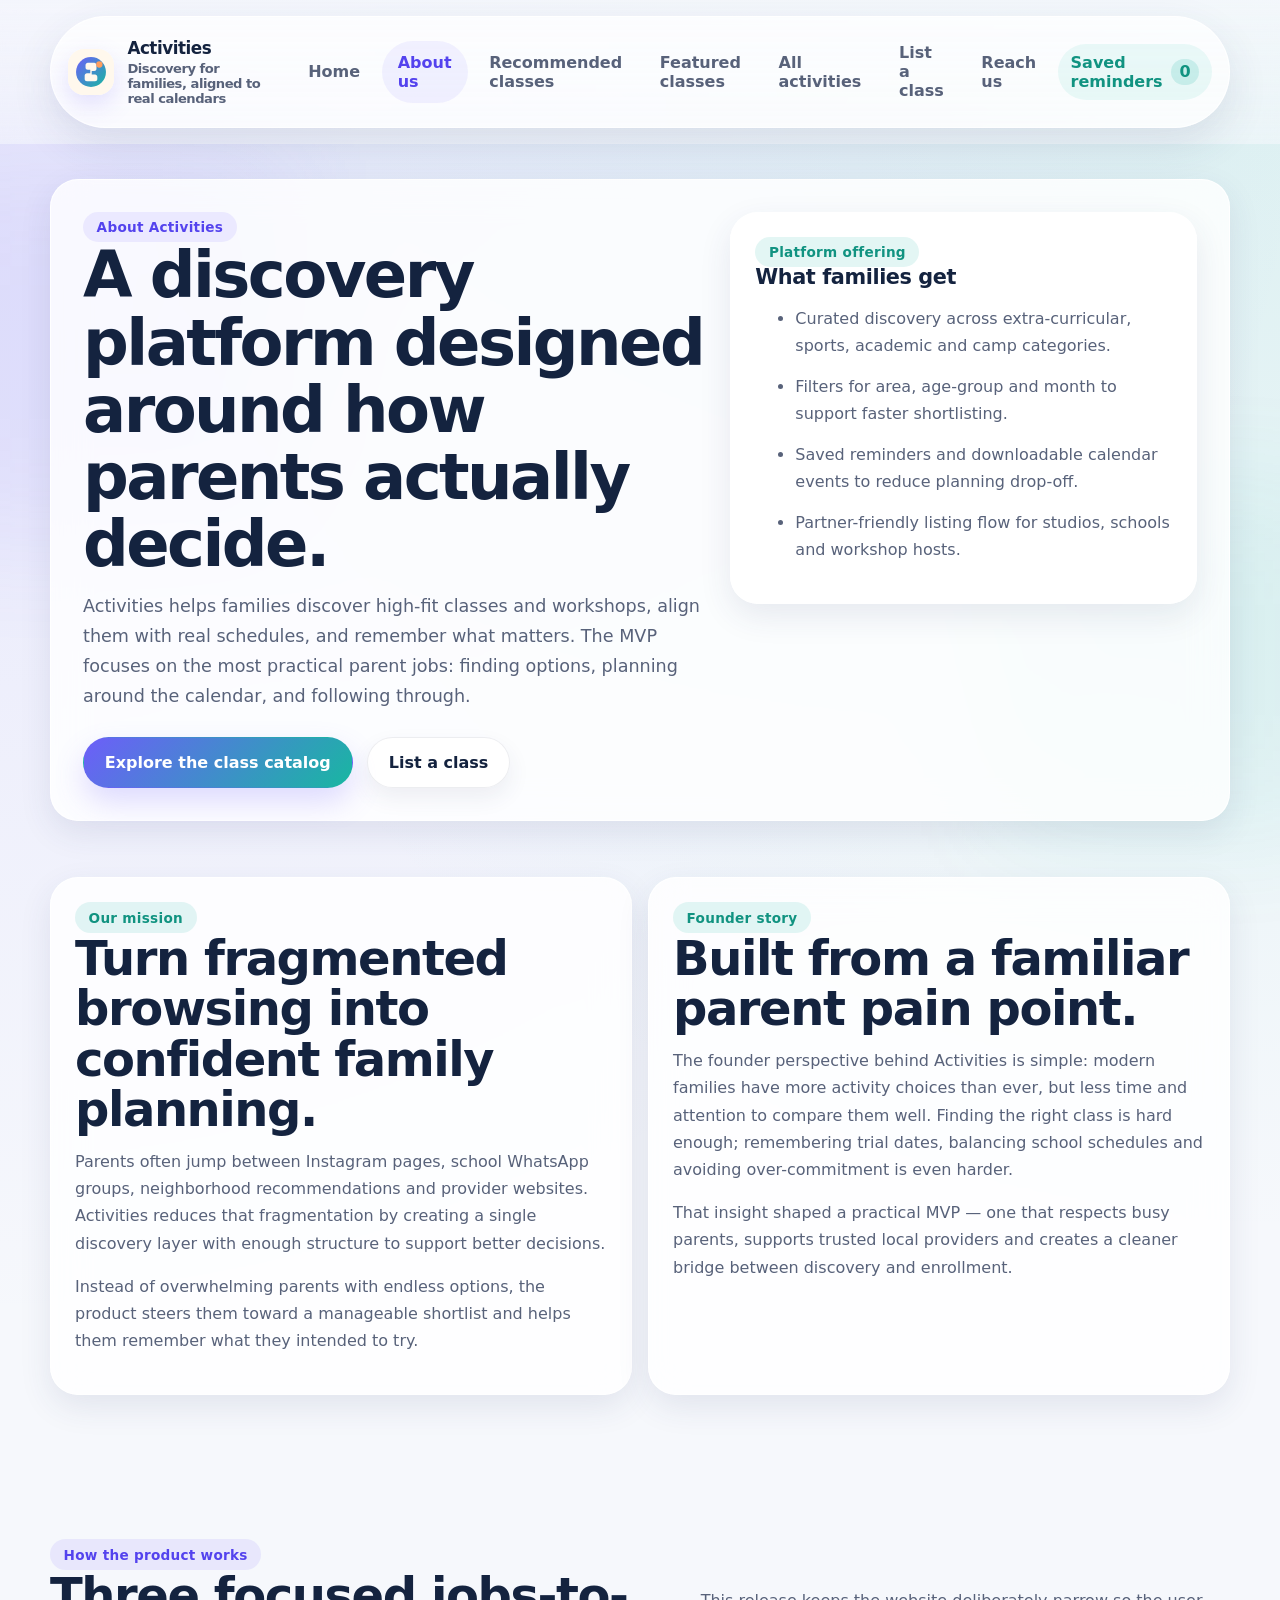
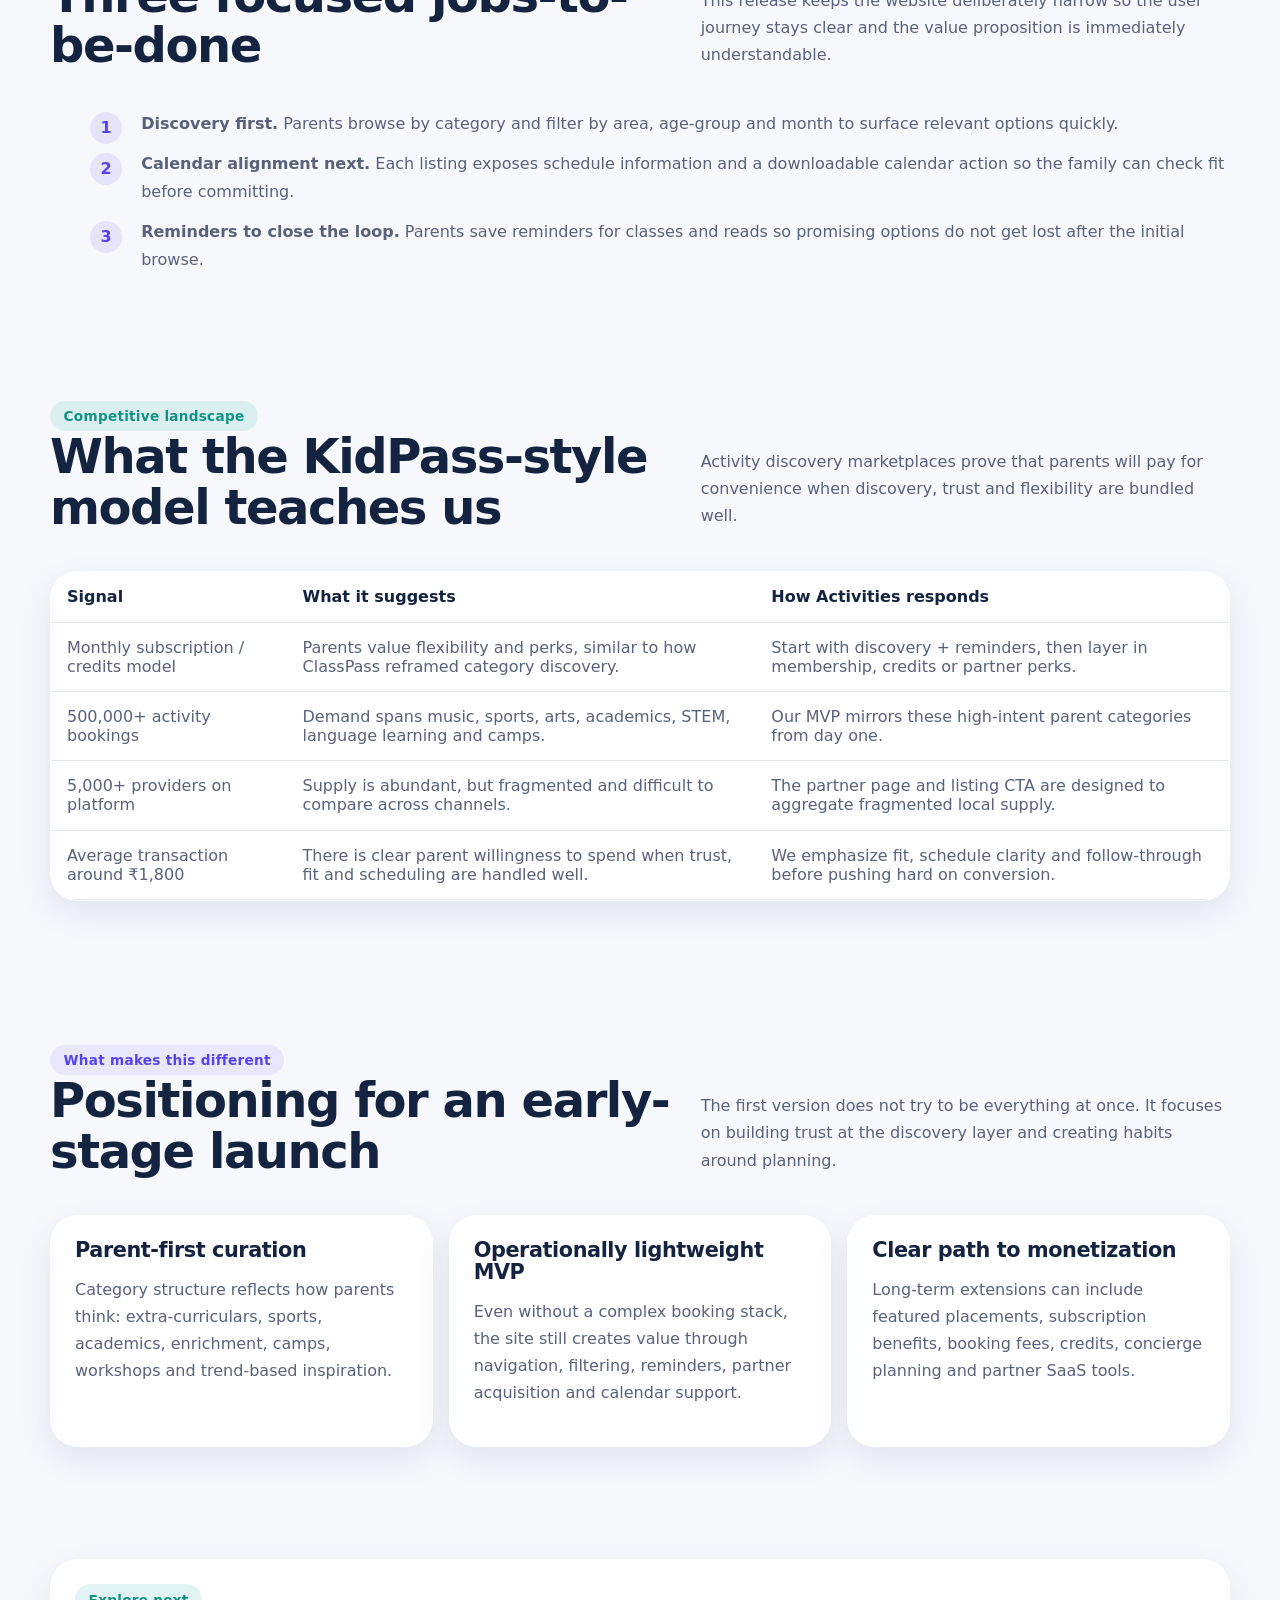
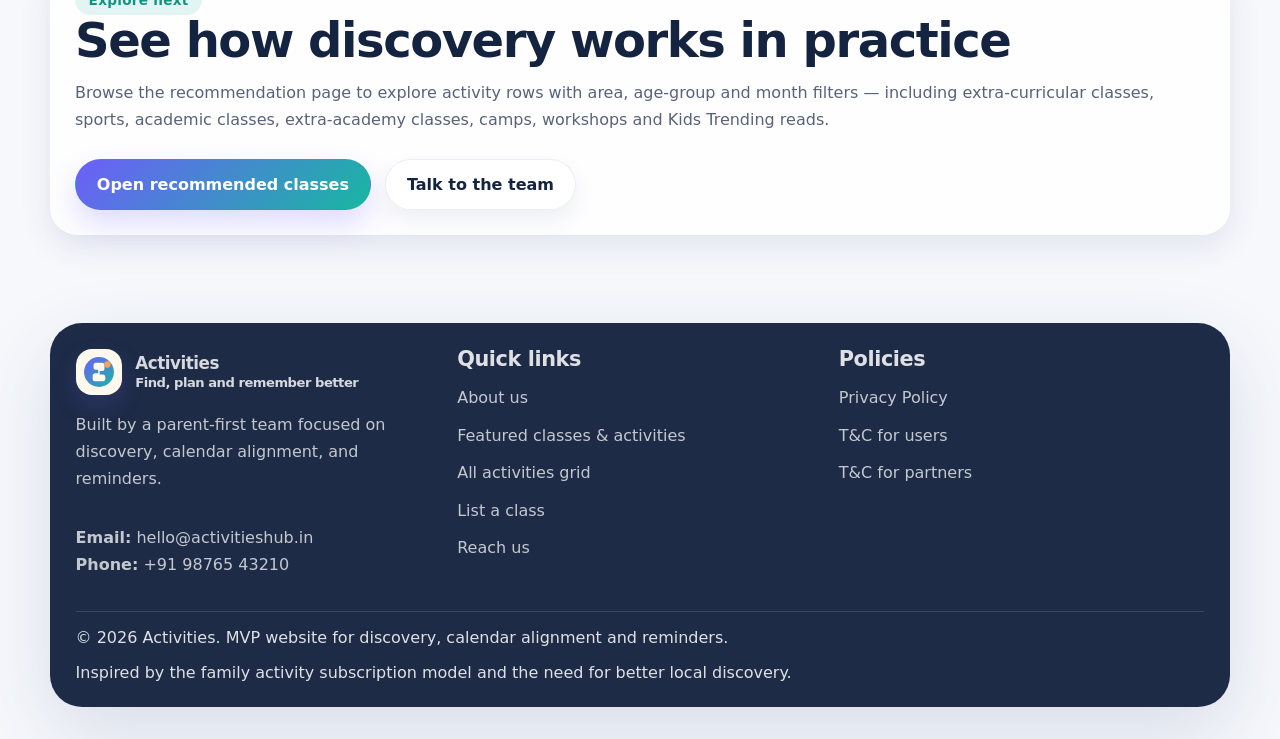
==== about.html @ 9bd29aea "Initial commit: activities MVP website" ====
<!doctype html>
<html lang="en">
  <head>
    <meta charset="UTF-8" />
    <meta name="viewport" content="width=device-width, initial-scale=1.0" />
    <meta
      name="description"
      content="Learn about the Activities platform, its offering, founder story, and the market insights behind the MVP."
    />
    <title>About us | Activities</title>
    <link rel="stylesheet" href="styles.css" />
    <script src="script.js" defer></script>
  </head>
  <body data-page="about">
    <header id="site-header"></header>

    <main>
      <section class="page-hero">
        <div class="page-hero-card">
          <div class="page-hero-copy">
            <div>
              <span class="eyebrow">About Activities</span>
              <h1>A discovery platform designed around how parents actually decide.</h1>
              <p class="lead">
                Activities helps families discover high-fit classes and workshops, align them with real
                schedules, and remember what matters. The MVP focuses on the most practical parent jobs:
                finding options, planning around the calendar, and following through.
              </p>
              <div class="inline-actions">
                <a class="button button-primary" href="classes.html">Explore the class catalog</a>
                <a class="button button-secondary" href="partners.html">List a class</a>
              </div>
            </div>
            <div class="card">
              <span class="eyebrow accent">Platform offering</span>
              <h3>What families get</h3>
              <ul class="check-list">
                <li>Curated discovery across extra-curricular, sports, academic and camp categories.</li>
                <li>Filters for area, age-group and month to support faster shortlisting.</li>
                <li>Saved reminders and downloadable calendar events to reduce planning drop-off.</li>
                <li>Partner-friendly listing flow for studios, schools and workshop hosts.</li>
              </ul>
            </div>
          </div>
        </div>
      </section>

      <section class="section compact">
        <div class="section-shell">
          <div class="grid-2">
            <article class="insight-card">
              <span class="eyebrow accent">Our mission</span>
              <h2>Turn fragmented browsing into confident family planning.</h2>
              <p>
                Parents often jump between Instagram pages, school WhatsApp groups, neighborhood
                recommendations and provider websites. Activities reduces that fragmentation by creating
                a single discovery layer with enough structure to support better decisions.
              </p>
              <p>
                Instead of overwhelming parents with endless options, the product steers them toward a
                manageable shortlist and helps them remember what they intended to try.
              </p>
            </article>

            <article class="insight-card">
              <span class="eyebrow accent">Founder story</span>
              <h2>Built from a familiar parent pain point.</h2>
              <p>
                The founder perspective behind Activities is simple: modern families have more activity
                choices than ever, but less time and attention to compare them well. Finding the right
                class is hard enough; remembering trial dates, balancing school schedules and avoiding
                over-commitment is even harder.
              </p>
              <p>
                That insight shaped a practical MVP — one that respects busy parents, supports trusted
                local providers and creates a cleaner bridge between discovery and enrollment.
              </p>
            </article>
          </div>
        </div>
      </section>

      <section class="section">
        <div class="section-shell">
          <div class="section-head">
            <div>
              <span class="eyebrow">How the product works</span>
              <h2>Three focused jobs-to-be-done</h2>
            </div>
            <p>
              This release keeps the website deliberately narrow so the user journey stays clear and the
              value proposition is immediately understandable.
            </p>
          </div>

          <ol class="timeline">
            <li>
              <strong>Discovery first.</strong> Parents browse by category and filter by area, age-group
              and month to surface relevant options quickly.
            </li>
            <li>
              <strong>Calendar alignment next.</strong> Each listing exposes schedule information and a
              downloadable calendar action so the family can check fit before committing.
            </li>
            <li>
              <strong>Reminders to close the loop.</strong> Parents save reminders for classes and reads so
              promising options do not get lost after the initial browse.
            </li>
          </ol>
        </div>
      </section>

      <section class="section compact">
        <div class="section-shell">
          <div class="section-head">
            <div>
              <span class="eyebrow accent">Competitive landscape</span>
              <h2>What the KidPass-style model teaches us</h2>
            </div>
            <p>
              Activity discovery marketplaces prove that parents will pay for convenience when discovery,
              trust and flexibility are bundled well.
            </p>
          </div>

          <div class="table-wrap card">
            <table>
              <thead>
                <tr>
                  <th>Signal</th>
                  <th>What it suggests</th>
                  <th>How Activities responds</th>
                </tr>
              </thead>
              <tbody>
                <tr>
                  <td>Monthly subscription / credits model</td>
                  <td>Parents value flexibility and perks, similar to how ClassPass reframed category discovery.</td>
                  <td>Start with discovery + reminders, then layer in membership, credits or partner perks.</td>
                </tr>
                <tr>
                  <td>500,000+ activity bookings</td>
                  <td>Demand spans music, sports, arts, academics, STEM, language learning and camps.</td>
                  <td>Our MVP mirrors these high-intent parent categories from day one.</td>
                </tr>
                <tr>
                  <td>5,000+ providers on platform</td>
                  <td>Supply is abundant, but fragmented and difficult to compare across channels.</td>
                  <td>The partner page and listing CTA are designed to aggregate fragmented local supply.</td>
                </tr>
                <tr>
                  <td>Average transaction around ₹1,800</td>
                  <td>There is clear parent willingness to spend when trust, fit and scheduling are handled well.</td>
                  <td>We emphasize fit, schedule clarity and follow-through before pushing hard on conversion.</td>
                </tr>
              </tbody>
            </table>
          </div>
        </div>
      </section>

      <section class="section">
        <div class="section-shell">
          <div class="section-head">
            <div>
              <span class="eyebrow">What makes this different</span>
              <h2>Positioning for an early-stage launch</h2>
            </div>
            <p>
              The first version does not try to be everything at once. It focuses on building trust at
              the discovery layer and creating habits around planning.
            </p>
          </div>
          <div class="insight-grid">
            <article class="insight-card">
              <h3>Parent-first curation</h3>
              <p>
                Category structure reflects how parents think: extra-curriculars, sports, academics,
                enrichment, camps, workshops and trend-based inspiration.
              </p>
            </article>
            <article class="insight-card">
              <h3>Operationally lightweight MVP</h3>
              <p>
                Even without a complex booking stack, the site still creates value through navigation,
                filtering, reminders, partner acquisition and calendar support.
              </p>
            </article>
            <article class="insight-card">
              <h3>Clear path to monetization</h3>
              <p>
                Long-term extensions can include featured placements, subscription benefits, booking fees,
                credits, concierge planning and partner SaaS tools.
              </p>
            </article>
          </div>
        </div>
      </section>

      <section class="section compact">
        <div class="section-shell">
          <div class="article-banner">
            <span class="eyebrow accent">Explore next</span>
            <h2>See how discovery works in practice</h2>
            <p>
              Browse the recommendation page to explore activity rows with area, age-group and month
              filters — including extra-curricular classes, sports, academic classes, extra-academy
              classes, camps, workshops and Kids Trending reads.
            </p>
            <div class="inline-actions">
              <a class="button button-primary" href="classes.html">Open recommended classes</a>
              <a class="button button-secondary" href="contact.html">Talk to the team</a>
            </div>
          </div>
        </div>
      </section>
    </main>

    <footer id="site-footer"></footer>
    <div id="toast-root" class="toast-root" aria-live="polite" aria-atomic="true"></div>
  </body>
</html>
---- styles.css ----
:root {
  --bg: #f6f8fc;
  --surface: #ffffff;
  --surface-soft: #fff8ed;
  --surface-alt: #eef7ff;
  --border: rgba(20, 35, 63, 0.1);
  --border-strong: rgba(20, 35, 63, 0.18);
  --text: #14233f;
  --text-muted: #58627a;
  --primary: #6d5ef9;
  --primary-dark: #5443ee;
  --accent: #18b7a1;
  --accent-dark: #119381;
  --warm: #ff9e5e;
  --danger: #d65d5d;
  --shadow-lg: 0 28px 80px rgba(46, 63, 105, 0.14);
  --shadow-md: 0 12px 32px rgba(46, 63, 105, 0.1);
  --shadow-sm: 0 6px 18px rgba(46, 63, 105, 0.08);
  --radius-lg: 28px;
  --radius-md: 20px;
  --radius-sm: 14px;
  --container: 1180px;
}

* {
  box-sizing: border-box;
}

html {
  scroll-behavior: smooth;
}

body {
  margin: 0;
  font-family: Inter, ui-sans-serif, system-ui, -apple-system, BlinkMacSystemFont, "Segoe UI", sans-serif;
  background:
    radial-gradient(circle at top left, rgba(109, 94, 249, 0.12), transparent 32%),
    radial-gradient(circle at top right, rgba(24, 183, 161, 0.12), transparent 30%),
    var(--bg);
  color: var(--text);
  min-height: 100vh;
  position: relative;
  overflow-x: hidden;
}

body::before,
body::after {
  content: "";
  position: fixed;
  inset: auto;
  pointer-events: none;
  z-index: -1;
  filter: blur(60px);
  opacity: 0.45;
}

body::before {
  width: 24rem;
  height: 24rem;
  left: -6rem;
  top: 10rem;
  background: rgba(109, 94, 249, 0.2);
}

body::after {
  width: 22rem;
  height: 22rem;
  right: -4rem;
  bottom: 4rem;
  background: rgba(24, 183, 161, 0.16);
}

a {
  color: inherit;
  text-decoration: none;
}

img {
  max-width: 100%;
  display: block;
}

button,
input,
select,
textarea {
  font: inherit;
}

button {
  cursor: pointer;
}

main {
  display: block;
}

.site-shell,
.section-shell,
.hero,
.page-hero,
.catalog-shell,
.footer-shell {
  width: min(calc(100% - 2rem), var(--container));
  margin: 0 auto;
}

.section {
  padding: 4.5rem 0;
}

.section.compact {
  padding-top: 2.5rem;
}

.surface {
  background: rgba(255, 255, 255, 0.76);
  backdrop-filter: blur(20px);
  border: 1px solid rgba(255, 255, 255, 0.85);
}

.eyebrow {
  display: inline-flex;
  align-items: center;
  gap: 0.45rem;
  padding: 0.45rem 0.85rem;
  background: rgba(109, 94, 249, 0.1);
  color: var(--primary-dark);
  border-radius: 999px;
  font-weight: 700;
  font-size: 0.85rem;
  letter-spacing: 0.02em;
}

.eyebrow.accent {
  background: rgba(24, 183, 161, 0.12);
  color: var(--accent-dark);
}

h1,
h2,
h3,
h4 {
  margin: 0 0 0.85rem;
  line-height: 1.05;
}

h1 {
  font-size: clamp(2.8rem, 5vw, 4.8rem);
  letter-spacing: -0.04em;
}

h2 {
  font-size: clamp(2rem, 4vw, 3rem);
  letter-spacing: -0.03em;
}

h3 {
  font-size: 1.3rem;
  letter-spacing: -0.02em;
}

p {
  margin: 0 0 1rem;
  color: var(--text-muted);
  line-height: 1.7;
}

ul,
ol {
  color: var(--text-muted);
  line-height: 1.7;
}

.button,
.button-link {
  display: inline-flex;
  align-items: center;
  justify-content: center;
  gap: 0.55rem;
  border-radius: 999px;
  padding: 0.95rem 1.3rem;
  border: 1px solid transparent;
  font-weight: 700;
  transition: transform 0.2s ease, box-shadow 0.2s ease, background 0.2s ease, border-color 0.2s ease;
}

.button:hover,
.button-link:hover {
  transform: translateY(-1px);
}

.button-primary {
  background: linear-gradient(135deg, var(--primary), var(--accent));
  color: #fff;
  box-shadow: 0 14px 30px rgba(109, 94, 249, 0.22);
}

.button-primary:hover {
  box-shadow: 0 20px 40px rgba(109, 94, 249, 0.26);
}

.button-secondary {
  background: rgba(255, 255, 255, 0.88);
  color: var(--text);
  border-color: rgba(20, 35, 63, 0.08);
  box-shadow: 0 10px 22px rgba(46, 63, 105, 0.08);
}

.button-tertiary {
  background: rgba(109, 94, 249, 0.08);
  color: var(--primary-dark);
}

.button-danger {
  background: rgba(214, 93, 93, 0.1);
  color: var(--danger);
}

.button-sm {
  padding: 0.7rem 1rem;
  font-size: 0.95rem;
}

.site-header {
  position: sticky;
  top: 0;
  z-index: 40;
  padding: 1rem 0;
  background: linear-gradient(to bottom, rgba(246, 248, 252, 0.88), rgba(246, 248, 252, 0.55));
  backdrop-filter: blur(14px);
}

.site-header .site-shell {
  display: flex;
  align-items: center;
  gap: 1rem;
  justify-content: space-between;
  padding: 0.9rem 1.05rem;
  border-radius: 999px;
  background: rgba(255, 255, 255, 0.72);
  border: 1px solid rgba(255, 255, 255, 0.92);
  box-shadow: 0 16px 40px rgba(46, 63, 105, 0.12);
}

.brand {
  display: inline-flex;
  align-items: center;
  gap: 0.85rem;
  font-weight: 800;
  letter-spacing: -0.03em;
}

.brand-logo {
  width: 46px;
  height: 46px;
  border-radius: 16px;
  box-shadow: 0 10px 24px rgba(109, 94, 249, 0.18);
}

.brand-copy {
  display: flex;
  flex-direction: column;
  gap: 0.15rem;
}

.brand-name {
  font-size: 1.05rem;
}

.brand-tagline {
  color: var(--text-muted);
  font-size: 0.82rem;
  font-weight: 600;
}

.nav-toggle {
  display: none;
  border: 0;
  background: transparent;
  width: 44px;
  height: 44px;
  border-radius: 50%;
}

.nav-toggle span,
.nav-toggle::before,
.nav-toggle::after {
  content: "";
  display: block;
  width: 20px;
  height: 2px;
  margin: 5px auto;
  background: var(--text);
  border-radius: 999px;
}

.site-nav {
  display: flex;
  align-items: center;
  gap: 0.35rem;
}

.nav-link,
.nav-pill {
  padding: 0.75rem 1rem;
  border-radius: 999px;
  color: var(--text-muted);
  font-weight: 700;
  transition: background 0.2s ease, color 0.2s ease;
}

.nav-link:hover,
.nav-link.active,
.nav-pill:hover {
  background: rgba(109, 94, 249, 0.08);
  color: var(--primary-dark);
}

.nav-details {
  position: relative;
}

.nav-details > summary {
  list-style: none;
}

.nav-details > summary::-webkit-details-marker {
  display: none;
}

.nav-menu {
  position: absolute;
  top: calc(100% + 0.75rem);
  left: 50%;
  transform: translateX(-50%);
  width: min(92vw, 340px);
  padding: 0.85rem;
  border-radius: 22px;
  background: rgba(255, 255, 255, 0.96);
  box-shadow: var(--shadow-lg);
  border: 1px solid var(--border);
  display: grid;
  gap: 0.45rem;
}

.nav-menu a {
  padding: 0.75rem 0.9rem;
  border-radius: 14px;
  font-weight: 600;
  color: var(--text-muted);
}

.nav-menu a:hover {
  background: rgba(109, 94, 249, 0.08);
  color: var(--primary-dark);
}

.reminder-chip {
  display: inline-flex;
  align-items: center;
  gap: 0.5rem;
  padding: 0.55rem 0.8rem;
  border-radius: 999px;
  background: rgba(24, 183, 161, 0.08);
  color: var(--accent-dark);
  font-weight: 700;
}

.reminder-chip strong {
  min-width: 1.8rem;
  text-align: center;
  padding: 0.2rem 0.5rem;
  border-radius: 999px;
  background: rgba(24, 183, 161, 0.16);
}

.hero {
  display: grid;
  grid-template-columns: minmax(0, 1.15fr) minmax(320px, 0.85fr);
  gap: 1.5rem;
  align-items: stretch;
  padding: 2.4rem 0 2.5rem;
}

.hero-card,
.hero-panel,
.page-hero-card,
.card,
.metric-card,
.insight-card,
.faq-card,
.legal-card,
.partner-card,
.contact-card,
.feature-card,
.catalog-intro,
.catalog-section,
.sidebar-panel,
.empty-state,
.article-banner {
  background: rgba(255, 255, 255, 0.82);
  border: 1px solid rgba(255, 255, 255, 0.9);
  border-radius: var(--radius-lg);
  box-shadow: var(--shadow-md);
  backdrop-filter: blur(18px);
  transition: transform 0.3s ease, box-shadow 0.3s ease, border-color 0.3s ease;
}

.hero-card {
  padding: 2.25rem;
}

.hero-card p.lead,
.page-hero-card p.lead {
  font-size: 1.1rem;
  max-width: 62ch;
}

.hero-actions,
.inline-actions {
  display: flex;
  flex-wrap: wrap;
  gap: 0.9rem;
  margin: 1.6rem 0 0;
}

.hero-stats,
.metric-grid,
.feature-grid,
.insight-grid,
.partner-grid,
.contact-grid,
.grid-2,
.grid-3,
.footer-grid,
.quick-links,
.legal-grid {
  display: grid;
  gap: 1rem;
}

.hero-stats {
  grid-template-columns: repeat(3, minmax(0, 1fr));
  margin-top: 2rem;
}

.stat {
  padding: 1rem;
  border-radius: 20px;
  background: rgba(246, 248, 252, 0.92);
  border: 1px solid var(--border);
}

.stat strong {
  display: block;
  font-size: 1.55rem;
  color: var(--text);
  margin-bottom: 0.3rem;
}

.hero-panel {
  padding: 1.5rem;
  display: flex;
  flex-direction: column;
  gap: 1rem;
}

.panel-head {
  display: flex;
  align-items: center;
  justify-content: space-between;
  gap: 1rem;
}

.planner-list,
.reminder-list,
.partner-steps,
.check-list,
.meta-list,
.timeline {
  display: grid;
  gap: 0.85rem;
}

.planner-item,
.reminder-item {
  display: grid;
  gap: 0.35rem;
  padding: 1rem;
  border-radius: 18px;
  background: rgba(246, 248, 252, 0.95);
  border: 1px solid var(--border);
}

.planner-item strong,
.reminder-item strong {
  font-size: 1rem;
}

.planner-item span,
.reminder-item span,
.caption,
.mini-copy {
  color: var(--text-muted);
  font-size: 0.95rem;
}

.section-head {
  display: flex;
  align-items: end;
  justify-content: space-between;
  gap: 1rem;
  margin-bottom: 1.6rem;
}

.section-head p {
  max-width: 52ch;
}

.accordion-grid {
  display: grid;
  grid-template-columns: repeat(2, minmax(0, 1fr));
  gap: 1rem;
}

.dropdown-card {
  overflow: hidden;
  border-radius: var(--radius-lg);
  background: rgba(255, 255, 255, 0.84);
  border: 1px solid rgba(255, 255, 255, 0.92);
  box-shadow: var(--shadow-md);
}

.dropdown-card summary {
  list-style: none;
  padding: 1.35rem 1.4rem;
  display: flex;
  align-items: center;
  justify-content: space-between;
  gap: 1rem;
  cursor: pointer;
}

.dropdown-card summary::-webkit-details-marker {
  display: none;
}

.dropdown-card summary strong {
  font-size: 1.1rem;
}

.dropdown-card summary span {
  color: var(--text-muted);
}

.dropdown-card[open] summary {
  background: linear-gradient(135deg, rgba(109, 94, 249, 0.12), rgba(24, 183, 161, 0.08));
}

.dropdown-card .dropdown-body {
  padding: 0 1.4rem 1.4rem;
}

.feature-grid {
  grid-template-columns: repeat(3, minmax(0, 1fr));
}

.card,
.feature-card,
.metric-card,
.insight-card,
.partner-card,
.contact-card,
.legal-card,
.faq-card,
.article-banner {
  padding: 1.5rem;
}

.table-wrap.card {
  padding: 0;
}

.feature-card .icon,
.metric-card .icon,
.contact-card .icon,
.partner-card .icon {
  width: 3rem;
  height: 3rem;
  display: inline-grid;
  place-items: center;
  border-radius: 18px;
  background: rgba(109, 94, 249, 0.1);
  color: var(--primary-dark);
  font-size: 1.3rem;
  margin-bottom: 1rem;
}

.metric-grid {
  grid-template-columns: repeat(4, minmax(0, 1fr));
}

.metric-card strong {
  display: block;
  font-size: 2rem;
  margin-bottom: 0.4rem;
}

.insight-grid,
.partner-grid,
.contact-grid,
.grid-3,
.footer-grid,
.legal-grid {
  grid-template-columns: repeat(3, minmax(0, 1fr));
}

.grid-2 {
  grid-template-columns: repeat(2, minmax(0, 1fr));
}

.page-hero {
  padding: 2.2rem 0 1rem;
}

.page-hero-card {
  padding: 2rem;
}

.page-hero-copy {
  display: grid;
  gap: 1rem;
  grid-template-columns: minmax(0, 1.15fr) minmax(240px, 0.85fr);
  align-items: start;
}

.callout,
.badge-row,
.jump-links {
  display: flex;
  flex-wrap: wrap;
  gap: 0.75rem;
}

.pill,
.jump-links a,
.badge {
  display: inline-flex;
  align-items: center;
  gap: 0.35rem;
  border-radius: 999px;
  padding: 0.45rem 0.75rem;
  background: rgba(20, 35, 63, 0.06);
  color: var(--text-muted);
  font-weight: 700;
  font-size: 0.9rem;
}

.jump-links a:hover,
.pill.active {
  background: rgba(109, 94, 249, 0.1);
  color: var(--primary-dark);
}

.timeline {
  counter-reset: item;
}

.timeline li {
  list-style: none;
  position: relative;
  padding-left: 3.2rem;
}

.timeline li::before {
  counter-increment: item;
  content: counter(item);
  position: absolute;
  left: 0;
  top: 0.15rem;
  width: 2rem;
  height: 2rem;
  display: grid;
  place-items: center;
  border-radius: 50%;
  background: rgba(109, 94, 249, 0.12);
  color: var(--primary-dark);
  font-weight: 800;
}

.catalog-intro {
  padding: 1.5rem;
  margin-bottom: 1.25rem;
}

.catalog-layout {
  display: grid;
  grid-template-columns: minmax(0, 1fr) 320px;
  gap: 1rem;
}

.catalog-main {
  display: grid;
  gap: 1rem;
}

.catalog-section {
  padding: 1.35rem;
  scroll-margin-top: 8rem;
}

.catalog-section header {
  display: flex;
  align-items: start;
  justify-content: space-between;
  gap: 1rem;
  margin-bottom: 1rem;
}

.filter-row {
  display: grid;
  grid-template-columns: repeat(3, minmax(0, 1fr));
  gap: 0.75rem;
  margin-bottom: 1rem;
}

.filter-row label,
.form-grid label,
.control-stack label,
.market-sort {
  display: grid;
  gap: 0.45rem;
  font-weight: 700;
  color: var(--text);
}

select,
input,
textarea {
  width: 100%;
  padding: 0.9rem 1rem;
  border-radius: 16px;
  border: 1px solid var(--border);
  background: rgba(246, 248, 252, 0.98);
  color: var(--text);
  outline: none;
  transition: border-color 0.2s ease, box-shadow 0.2s ease;
}

select:focus,
input:focus,
textarea:focus {
  border-color: rgba(109, 94, 249, 0.4);
  box-shadow: 0 0 0 4px rgba(109, 94, 249, 0.12);
}

textarea {
  min-height: 140px;
  resize: vertical;
}

.cards-grid {
  display: grid;
  grid-template-columns: repeat(2, minmax(0, 1fr));
  gap: 1rem;
}

.class-card {
  display: grid;
  gap: 0.95rem;
  padding: 1.15rem;
  border-radius: 28px;
  background: linear-gradient(180deg, rgba(255, 255, 255, 0.97), rgba(246, 248, 252, 0.98));
  border: 1px solid rgba(20, 35, 63, 0.08);
  min-height: 100%;
  box-shadow: 0 18px 40px rgba(46, 63, 105, 0.1);
}

.class-card:hover,
.product-card:hover,
.feature-card:hover,
.metric-card:hover,
.partner-card:hover,
.contact-card:hover,
.insight-card:hover,
.article-banner:hover {
  transform: translateY(-4px);
  box-shadow: var(--shadow-lg);
}

.class-card-media,
.product-card-media,
.dialog-media {
  position: relative;
  overflow: hidden;
  border-radius: 22px;
  background: linear-gradient(135deg, rgba(109, 94, 249, 0.12), rgba(24, 183, 161, 0.08));
}

.class-card-media {
  min-height: 220px;
}

.product-card-media {
  min-height: 260px;
  border: 0;
  padding: 0;
  width: 100%;
  cursor: pointer;
  appearance: none;
  background: none;
}

.activity-image {
  width: 100%;
  height: 100%;
  object-fit: cover;
  display: block;
}

.class-card-media .activity-image,
.product-card-media .activity-image,
.dialog-media .activity-image {
  transition: transform 0.6s ease;
}

.class-card:hover .activity-image,
.product-card:hover .activity-image,
.product-card-media:hover .activity-image {
  transform: scale(1.04);
}

.media-chrome {
  position: absolute;
  inset: 0;
  display: flex;
  align-items: flex-start;
  justify-content: space-between;
  gap: 0.75rem;
  padding: 1rem;
}

.media-badge,
.media-tag,
.product-category {
  display: inline-flex;
  align-items: center;
  gap: 0.35rem;
  padding: 0.55rem 0.85rem;
  border-radius: 999px;
  background: rgba(255, 255, 255, 0.86);
  color: var(--text);
  font-size: 0.82rem;
  font-weight: 800;
  box-shadow: 0 8px 24px rgba(20, 35, 63, 0.12);
}

.media-tag {
  background: rgba(20, 35, 63, 0.78);
  color: rgba(255, 255, 255, 0.9);
}

.media-tag.is-saved {
  background: rgba(24, 183, 161, 0.92);
}

.product-category {
  position: absolute;
  left: 1rem;
  bottom: 1rem;
}

.class-card-body,
.product-card-body,
.card-copy {
  display: grid;
  gap: 0.75rem;
}

.product-card {
  display: grid;
  gap: 0;
  border-radius: 30px;
  overflow: hidden;
  background: rgba(255, 255, 255, 0.95);
  border: 1px solid rgba(20, 35, 63, 0.08);
  box-shadow: 0 18px 40px rgba(46, 63, 105, 0.1);
}

.product-card-body {
  padding: 1.1rem 1.1rem 1.2rem;
}

.compact-list {
  gap: 0.45rem;
}

.compact-list li {
  font-size: 0.95rem;
}

.card-top,
.card-actions,
.meta-grid,
.card-inline {
  display: flex;
  flex-wrap: wrap;
  align-items: center;
  gap: 0.55rem;
}

.card-inline {
  justify-content: space-between;
}

.meta-list {
  padding: 0;
  margin: 0;
}

.meta-list li {
  list-style: none;
}

.meta-grid strong {
  color: var(--text);
}

.card-price {
  font-weight: 800;
  color: var(--text);
}

.card-actions {
  margin-top: auto;
}

.sidebar-panel {
  position: sticky;
  top: 6.5rem;
  padding: 1.2rem;
  display: grid;
  gap: 1rem;
}

.market-layout {
  display: grid;
  grid-template-columns: 300px minmax(0, 1fr);
  gap: 1rem;
}

.market-sidebar,
.market-shelf {
  background: rgba(255, 255, 255, 0.84);
  border: 1px solid rgba(255, 255, 255, 0.92);
  border-radius: 30px;
  box-shadow: var(--shadow-md);
  backdrop-filter: blur(18px);
}

.market-sidebar {
  position: sticky;
  top: 6.5rem;
  align-self: start;
  padding: 1.2rem;
}

.control-stack {
  display: grid;
  gap: 0.9rem;
}

.market-shelf {
  padding: 1.2rem;
}

.market-toolbar {
  display: flex;
  align-items: end;
  justify-content: space-between;
  gap: 1rem;
  margin-bottom: 1rem;
  flex-wrap: wrap;
}

.market-toolbar h2 {
  margin-bottom: 0;
}

.market-sort {
  min-width: 220px;
}

.product-grid {
  display: grid;
  grid-template-columns: repeat(3, minmax(0, 1fr));
  gap: 1rem;
}

.market-empty {
  grid-column: 1 / -1;
}

.activity-dialog {
  width: min(1080px, calc(100vw - 1rem));
  border: 0;
  padding: 0;
  background: transparent;
}

.activity-dialog::backdrop {
  background: rgba(9, 14, 29, 0.64);
  backdrop-filter: blur(16px);
}

.dialog-panel {
  position: relative;
  padding: 1rem;
  border-radius: 34px;
  background: rgba(255, 255, 255, 0.98);
  box-shadow: var(--shadow-lg);
}

.dialog-close {
  position: absolute;
  top: 1rem;
  right: 1rem;
  width: 2.75rem;
  height: 2.75rem;
  border: 0;
  border-radius: 50%;
  background: rgba(20, 35, 63, 0.08);
  color: var(--text);
  font-size: 1.4rem;
  z-index: 2;
}

.dialog-grid {
  display: grid;
  grid-template-columns: minmax(0, 0.95fr) minmax(320px, 1.05fr);
  gap: 1rem;
  align-items: stretch;
}

.dialog-media {
  min-height: 520px;
}

.dialog-copy {
  display: grid;
  align-content: start;
  gap: 1rem;
  padding: 1rem 0.3rem 0.3rem;
}

.dialog-copy .lead {
  font-size: 1.05rem;
}

.detail-meta-grid {
  display: grid;
  grid-template-columns: repeat(2, minmax(0, 1fr));
  gap: 0.8rem;
}

.detail-item {
  display: grid;
  gap: 0.3rem;
  padding: 0.9rem 1rem;
  border-radius: 20px;
  background: rgba(246, 248, 252, 0.92);
  border: 1px solid rgba(20, 35, 63, 0.08);
}

.detail-item span {
  color: var(--text-muted);
  font-size: 0.9rem;
}

.detail-item strong {
  font-size: 1rem;
}

.sidebar-panel .reminder-list {
  max-height: 420px;
  overflow: auto;
  padding-right: 0.15rem;
}

.reminder-actions {
  display: flex;
  align-items: center;
  gap: 0.55rem;
  flex-wrap: wrap;
}

.empty-state {
  padding: 1rem;
}

.cards-grid > .empty-state {
  grid-column: 1 / -1;
}

.contact-card .faq-card + .faq-card {
  margin-top: 1rem;
}

.form-grid {
  display: grid;
  gap: 0.9rem;
}

.form-grid.two-up {
  grid-template-columns: repeat(2, minmax(0, 1fr));
}

.inline-note {
  padding: 0.85rem 1rem;
  border-radius: 16px;
  background: rgba(24, 183, 161, 0.08);
  color: var(--accent-dark);
  font-weight: 600;
}

.site-footer {
  padding: 1rem 0 2rem;
}

.site-footer .footer-shell {
  padding: 1.6rem;
  border-radius: 32px;
  background: rgba(20, 35, 63, 0.96);
  color: rgba(255, 255, 255, 0.86);
  box-shadow: var(--shadow-lg);
}

.site-footer p,
.site-footer li,
.site-footer a {
  color: rgba(255, 255, 255, 0.74);
}

.site-footer a:hover {
  color: #fff;
}

.footer-brand {
  display: grid;
  gap: 1rem;
}

.footer-brand .brand {
  color: #fff;
}

.site-footer .brand-name,
.site-footer .brand-tagline {
  color: rgba(255, 255, 255, 0.82);
}

.footer-list {
  display: grid;
  gap: 0.65rem;
  padding: 0;
  margin: 0;
}

.footer-list li {
  list-style: none;
}

.footer-bottom {
  margin-top: 1rem;
  padding-top: 1rem;
  border-top: 1px solid rgba(255, 255, 255, 0.12);
  display: flex;
  align-items: center;
  justify-content: space-between;
  gap: 1rem;
  flex-wrap: wrap;
}

.toast-root {
  position: fixed;
  right: 1rem;
  bottom: 1rem;
  z-index: 70;
  display: grid;
  gap: 0.75rem;
}

.toast {
  min-width: min(360px, calc(100vw - 2rem));
  padding: 1rem 1.1rem;
  border-radius: 18px;
  background: rgba(20, 35, 63, 0.96);
  color: #fff;
  box-shadow: var(--shadow-lg);
}

.legal-content {
  padding-bottom: 4rem;
}

.legal-card h2 {
  font-size: 1.4rem;
  margin-bottom: 0.75rem;
}

.legal-card p:last-child {
  margin-bottom: 0;
}

.table-wrap {
  overflow: auto;
}

table {
  width: 100%;
  border-collapse: collapse;
  min-width: 620px;
}

th,
td {
  text-align: left;
  padding: 0.95rem 1rem;
  border-bottom: 1px solid var(--border);
  color: var(--text-muted);
}

th {
  color: var(--text);
}

@media (max-width: 1100px) {
  .hero,
  .page-hero-copy,
  .catalog-layout,
  .market-layout,
  .dialog-grid {
    grid-template-columns: 1fr;
  }

  .metric-grid,
  .product-grid {
    grid-template-columns: repeat(2, minmax(0, 1fr));
  }

  .feature-grid,
  .insight-grid,
  .partner-grid,
  .contact-grid,
  .grid-3,
  .legal-grid,
  .footer-grid {
    grid-template-columns: 1fr 1fr;
  }

  .sidebar-panel,
  .market-sidebar {
    position: static;
  }

  .dialog-media {
    min-height: 360px;
  }
}

@media (max-width: 860px) {
  .site-header .site-shell {
    border-radius: 28px;
    align-items: flex-start;
    flex-wrap: wrap;
  }

  .nav-toggle {
    display: inline-block;
    margin-left: auto;
  }

  .site-nav {
    width: 100%;
    display: none;
    flex-direction: column;
    align-items: stretch;
    padding-top: 0.6rem;
  }

  .site-nav.is-open {
    display: flex;
  }

  .nav-link,
  .nav-pill,
  .reminder-chip {
    justify-content: center;
  }

  .nav-details {
    width: 100%;
  }

  .nav-menu {
    position: static;
    transform: none;
    width: 100%;
    margin-top: 0.55rem;
  }

  .hero-stats,
  .accordion-grid,
  .cards-grid,
  .filter-row,
  .form-grid.two-up,
  .feature-grid,
  .insight-grid,
  .partner-grid,
  .contact-grid,
  .grid-2,
  .grid-3,
  .footer-grid,
  .legal-grid,
  .product-grid,
  .detail-meta-grid {
    grid-template-columns: 1fr;
  }
}

@media (max-width: 640px) {
  .section {
    padding: 3.4rem 0;
  }

  .site-shell,
  .section-shell,
  .hero,
  .page-hero,
  .catalog-shell,
  .footer-shell {
    width: min(calc(100% - 1rem), var(--container));
  }

  .hero-card,
  .hero-panel,
  .page-hero-card,
  .catalog-intro,
  .catalog-section,
  .feature-card,
  .metric-card,
  .partner-card,
  .contact-card,
  .legal-card,
  .sidebar-panel,
  .faq-card,
  .article-banner {
    padding: 1.2rem;
  }

  h1 {
    font-size: 2.4rem;
  }

  h2 {
    font-size: 1.85rem;
  }

  .site-footer .footer-shell {
    border-radius: 24px;
  }

  .toast {
    min-width: calc(100vw - 2rem);
  }
}
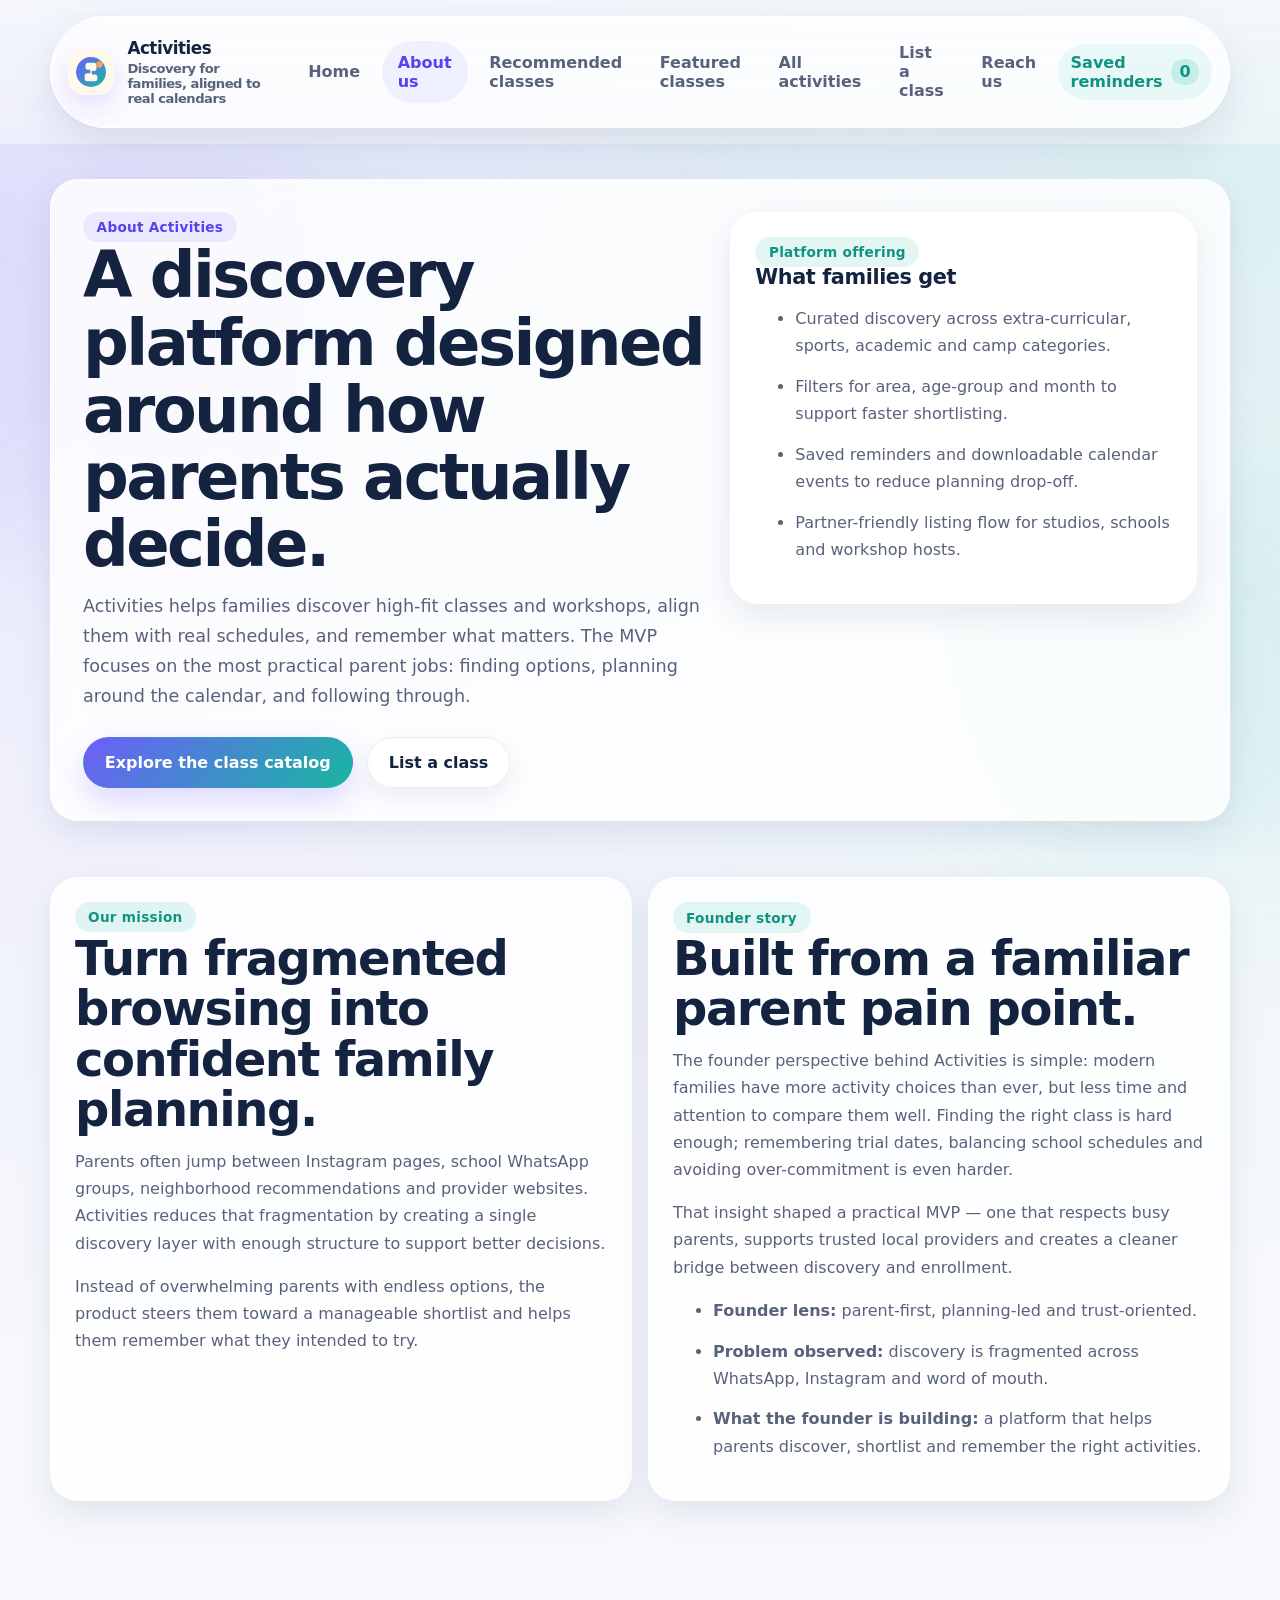
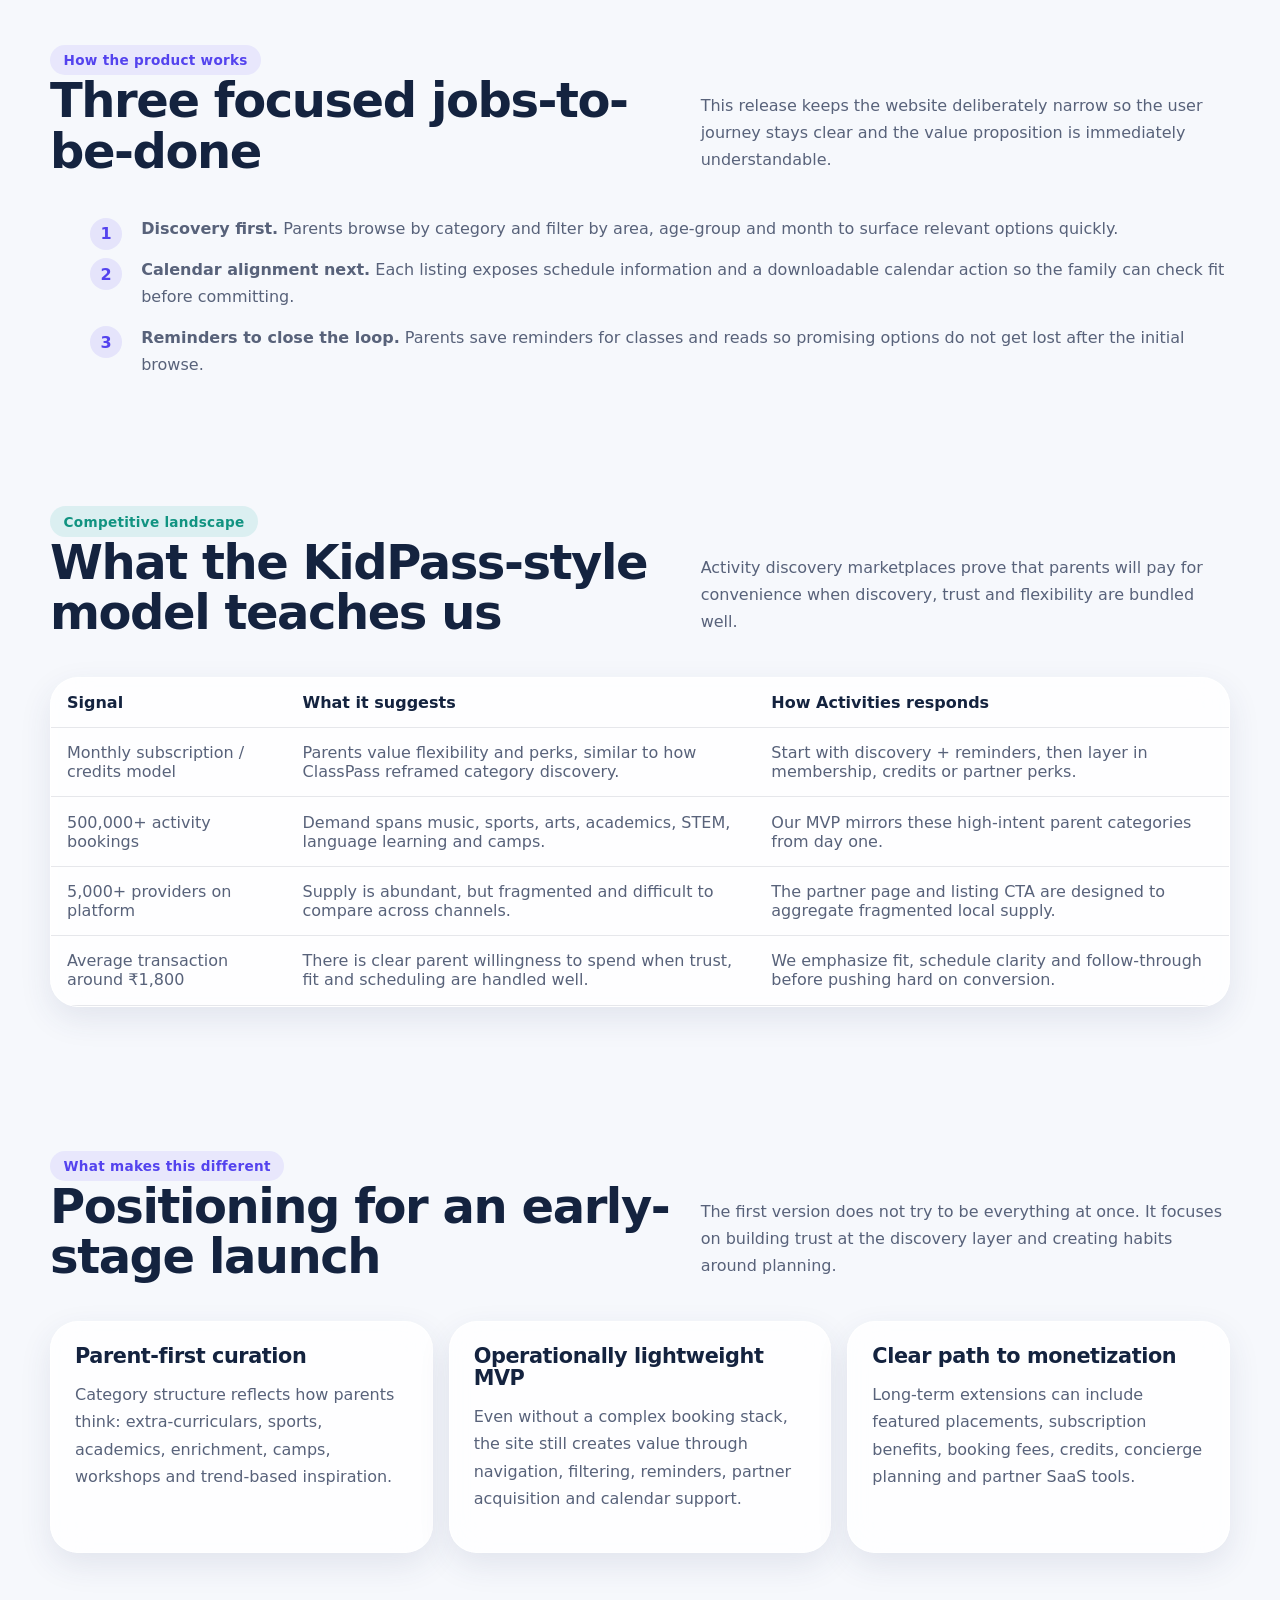
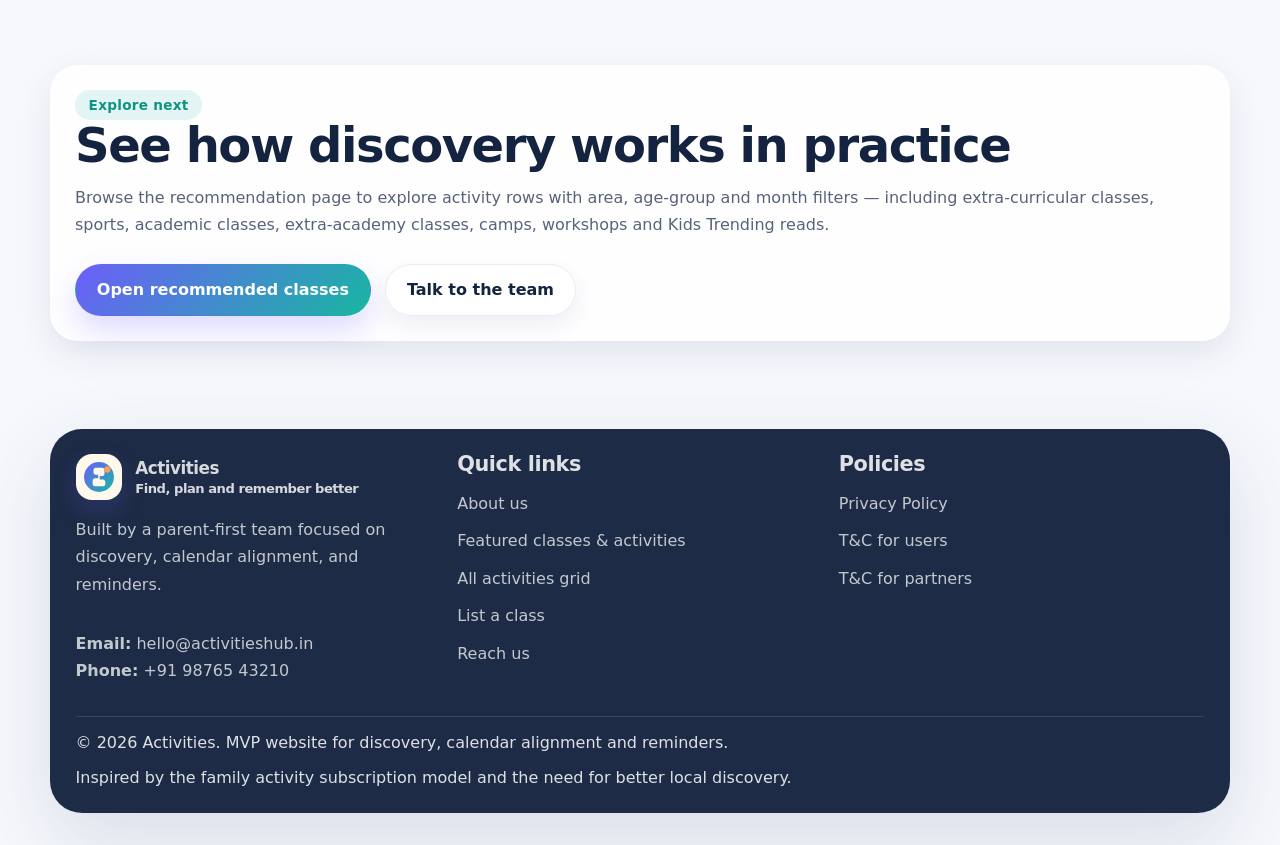
==== commit f9919866: "Refine founder details and align Kids Trending content" ====
--- a/about.html
+++ b/about.html
@@ -75,6 +75,11 @@
                 That insight shaped a practical MVP — one that respects busy parents, supports trusted
                 local providers and creates a cleaner bridge between discovery and enrollment.
               </p>
+              <ul class="check-list">
+                <li><strong>Founder lens:</strong> parent-first, planning-led and trust-oriented.</li>
+                <li><strong>Problem observed:</strong> discovery is fragmented across WhatsApp, Instagram and word of mouth.</li>
+                <li><strong>What the founder is building:</strong> a platform that helps parents discover, shortlist and remember the right activities.</li>
+              </ul>
             </article>
           </div>
         </div>
